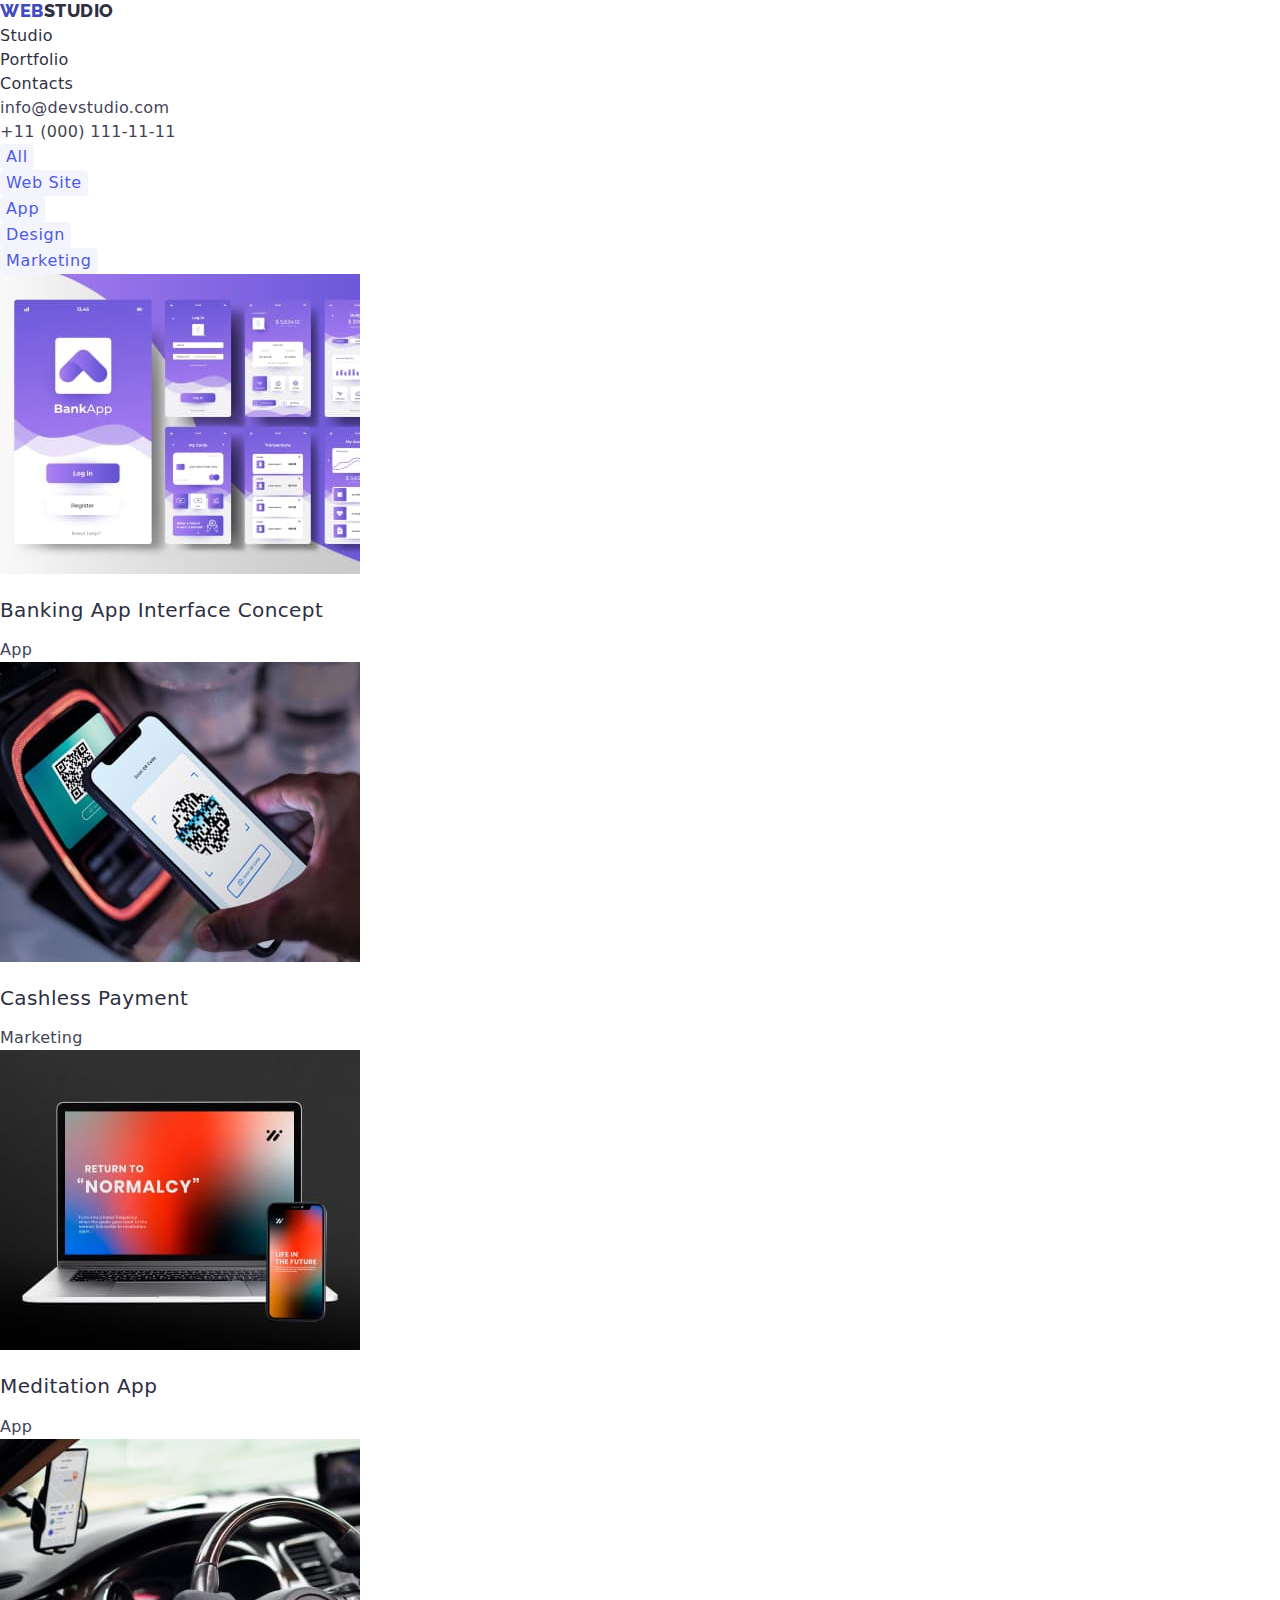
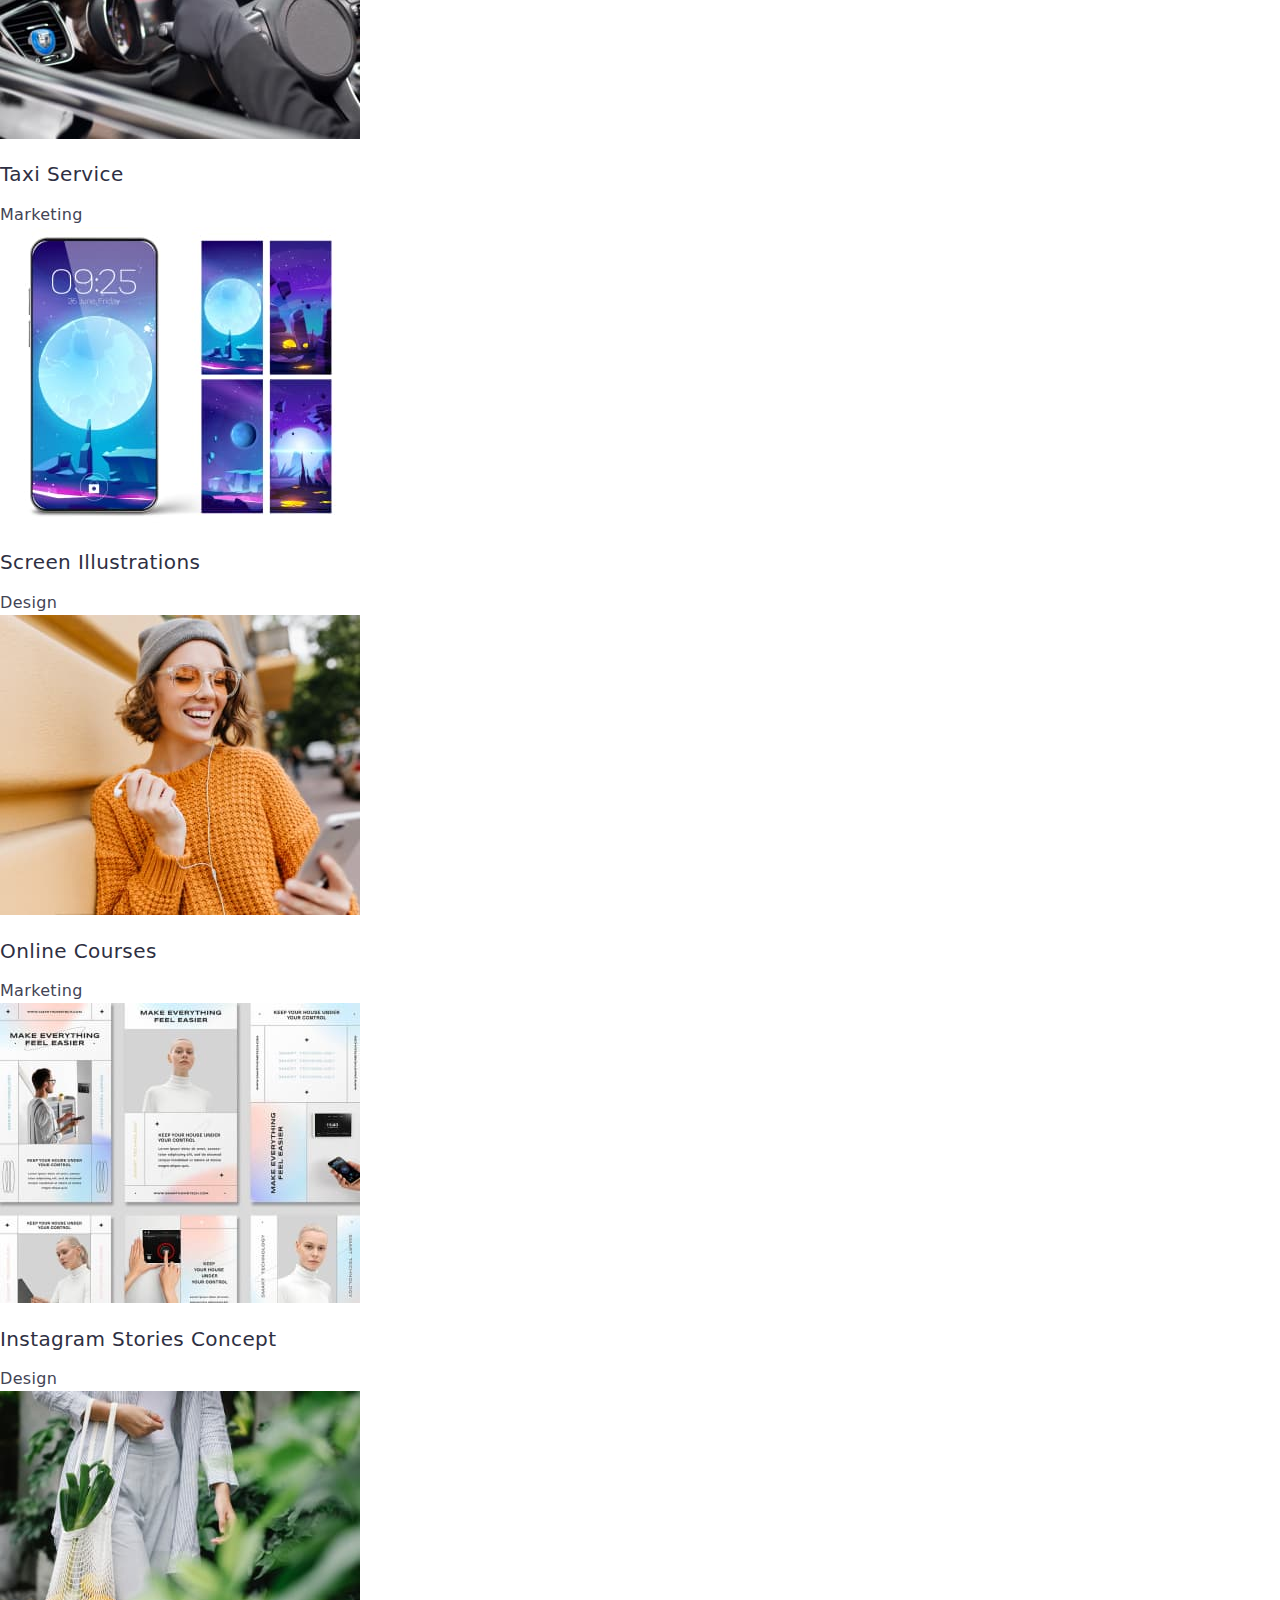
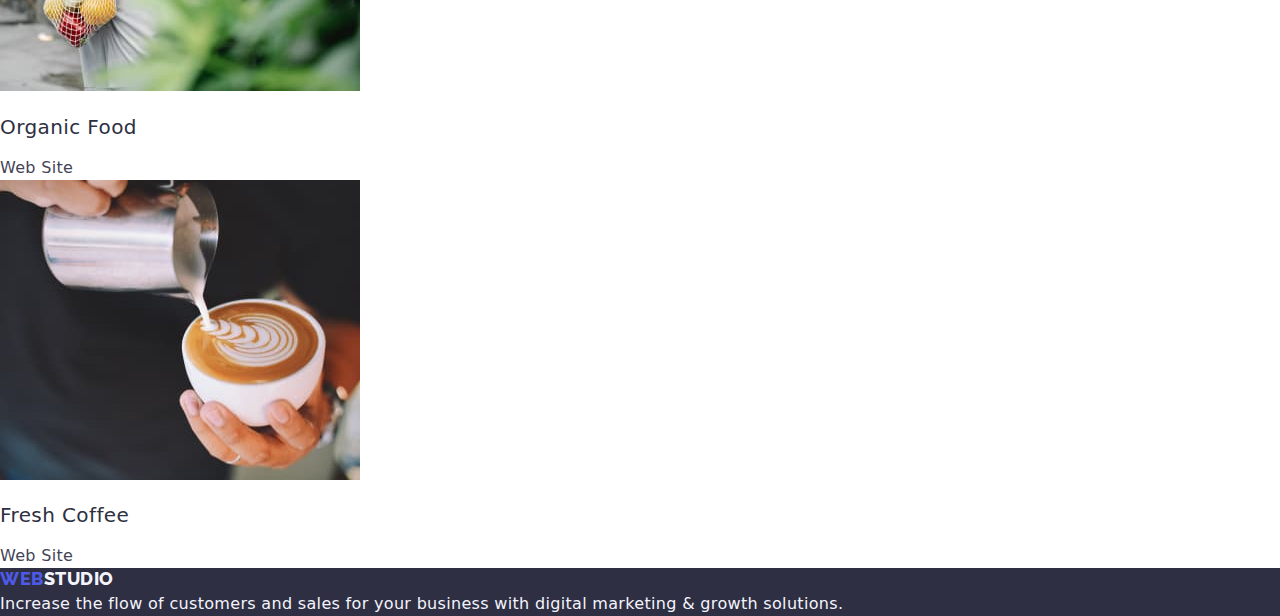
==== portfolio.html @ 2f54b75d "update" ====
<!DOCTYPE html>
<html lang="en">
  <head>
    <meta charset="UTF-8" />
    <meta name="viewport" content="width=device-width, initial-scale=1.0" />
    <title>Portfolio</title>
    <link href="./css/styles.css" rel="stylesheet" />
    <link
      rel="stylesheet"
      href="https://cdnjs.cloudflare.com/ajax/libs/modern-normalize/2.0.0/modern-normalize.min.css"
    />
    <link rel="preconnect" href="https://fonts.googleapis.com" />
    <link rel="preconnect" href="https://fonts.gstatic.com" crossorigin />
    <link
      href="https://fonts.googleapis.com/css2?family=Raleway:wght@800&family=Roboto:wght@400;500;700;900&display=swap"
      rel="stylesheet"
    />
  </head>

  <body>
    <header>
      <nav class="link">
        <a href="./index.html" class="logo-link link"
          >Web<span class="logo-studio">Studio</span></a
        >

        <ul class="list">
          <li><a class="link" href="./index.html">Studio</a></li>
          <li>
            <a class="link" href="./portfolio.html">Portfolio</a>
          </li>
          <li><a class="link" href="">Contacts</a></li>
        </ul>
      </nav>
      <address class="address">
        <ul class="list">
          <li>
            <a href="mailto:info@devstudio.com" class="link-contacts link"
              >info@devstudio.com</a
            >
          </li>
          <li>
            <a href="tel:+110001111111" class="link-contacts link"
              >+11 (000) 111-11-11</a
            >
          </li>
        </ul>
      </address>
    </header>

    <main>
      <section>
        <h1 class="visually-hidden">.</h1>
        <ul class="list">
          <li><button type="button" class="filter-button">All</button></li>
          <li><button type="button" class="filter-button">Web Site</button></li>
          <li><button type="button" class="filter-button">App</button></li>
          <li><button type="button" class="filter-button">Design</button></li>
          <li>
            <button type="button" class="filter-button">Marketing</button>
          </li>
        </ul>
        <ul class="list">
          <li>
            <a class="link" href="#">
              <img
                src="./images/bankingapp.jpg"
                alt="layouts of banking app interface"
                width="360"
                height="300"
              />

              <h2 class="title">Banking App Interface Concept</h2>
              <p class="paragraph">App</p>
            </a>
          </li>

          <li>
            <a class="link">
              <img
                src="./images/cashlesspayment.jpg"
                alt="cashless payment by phone"
                width="360"
                height="300"
              />

              <h2 class="title">Cashless Payment</h2>
              <p class="paragraph">Marketing</p>
            </a>
          </li>
          <li>
            <a class="link">
              <img
                src="./images/imgmeditationapp.jpg"
                alt="laptop and phone with colorful meditation app on it"
                width="360"
                height="300"
              />

              <h2 class="title">Meditation App</h2>
              <p class="paragraph">App</p>
            </a>
          </li>
          <li>
            <a class="link">
              <img
                src="./images/taxiservice.jpg"
                alt="person holding steering wheel on black taxi"
                width="360"
                height="300"
              />

              <h2 class="title">Taxi Service</h2>
              <p class="paragraph">Marketing</p>
            </a>
          </li>
          <li>
            <a class="link">
              <img
                src="./images/screenillustrations.jpg"
                alt="phone with five examples of wallpapers with moon"
                width="360"
                height="300"
              />
              <h2 class="title">Screen Illustrations</h2>
              <p class="paragraph">Design</p>
            </a>
          </li>
          <li>
            <a class="link">
              <img
                src="./images/onlinecourses.jpg"
                alt="smiling women in orange sweater, grey hat and glasses that holding phone"
                width="360"
                height="300"
              />
              <h2 class="title">Online Courses</h2>
              <p class="paragraph">Marketing</p>
            </a>
          </li>

          <li>
            <a class="link">
              <img
                src="./images/instagramstories.jpg"
                alt="samples of Instagram stories concept "
                width="360"
                height="300"
              />
              <h2 class="title">Instagram Stories Concept</h2>
              <p class="paragraph">Design</p>
            </a>
          </li>
          <li>
            <a class="link">
              <img
                src="./images/organicfood.jpg"
                alt="women back from market holding bag with vegetables "
                width="360"
                height="300"
              />
              <h2 class="title">Organic Food</h2>
              <p class="paragraph">Web Site</p>
            </a>
          </li>
          <li>
            <a class="link">
              <img
                src="./images/freshcoffee.jpg"
                alt="barista making latte art"
                width="360"
                height="300"
              />
              <h2 class="title">Fresh Coffee</h2>
              <p class="paragraph">Web Site</p>
            </a>
          </li>
        </ul>
      </section>
    </main>
    <footer class="footer">
      <a href="./index.html" class="logo-link link"
        >Web<span class="logo-studio-footer">Studio</span></a
      >
      <p class="paragraph-footer">
        Increase the flow of customers and sales for your business with digital
        marketing & growth solutions.
      </p>
    </footer>
  </body>
</html>
---- css/styles.css ----
:root {
  --text: #434455;
  --light: #f4f4fd;
  --primary-brand: #4d5ae5;
  --pressed-state: #404bbf;
  --white-background: #fff;
  --dark: #2e2f42;
  --success: #31d0aa;
  --subtle-text: #8e8f99;
  --accent: #e7e9fc;
  --modal-overlay: #2e2f4266;
  --hero-background: #2e2f42b2;
  --modal-background: #fcfcfc;
}

body {
  font-family: "Roboto", sans-serif;
  background-color: var(--white-background);
  color: var(--text);
  font-size: 16px;
  font-weight: 500;
  line-height: 1.5;
  letter-spacing: 0.02em;
}

.list-navigation {
  list-style: none;
  margin: 0;
  padding-left: 0;
}

.list {
  list-style: none;
  margin: 0;
  padding-left: 0;
}
.link {
  text-decoration: none;
  color: var(--dark);
}
.link-contacts {
  font-weight: 400;
  color: var(--text);
}

.link:hover,
.link:focus {
  color: var(--pressed-state);
}
.logo-link {
  font-family: Raleway, sans-serif;
  font-size: 18px;
  color: var(--primary-brand);
  font-weight: 800;
  line-height: 1.17;
  letter-spacing: 0.03em;
  text-transform: uppercase;
  text-decoration: none;
}
.logo-studio {
  color: var(--dark);
}

.logo-studio-footer {
  font-family: Raleway, sans-serif;
  font-size: 18px;
  color: var(--light);
  font-weight: 800;
  line-height: 1.17;
  letter-spacing: 0.03em;
  text-transform: uppercase;
  text-decoration: none;
}
.filter-button {
  background: var(--light);
  color: var(--primary-brand);
  font-weight: 500;
  font-size: 16px;
  line-height: 1.5;
  letter-spacing: 0.04em;
  cursor: pointer;
  font-family: inherit;
  border-radius: 4px;
  border: none;
}
.filter-button-main {
  font-weight: 500;
  font-size: 16px;
  line-height: 1.5;
  letter-spacing: 0.04em;
  background-color: var(--primary-brand);
  color: var(--white-background);
  font-family: "Roboto", sans-serif;
  cursor: pointer;
  display: inline-flex;
  padding: 16px 32px;
  align-items: flex-start;
  gap: 10px;
  border-radius: 4px;
  box-shadow: 0px 4px 4px 0px rgba(0, 0, 0, 0.15);
  border: none;
}

.filter-button:hover,
.filter-button:focus,
.filter-button-main:focus,
.filter-button-main:hover {
  background: var(--pressed-state);
  color: var(--white-background);
}
.footer {
  background-color: var(--dark);
  color: var(--light);
}
.title {
  font-size: 20px;
  font-weight: 500;
  line-height: 1.2;
  letter-spacing: 0.02em;
  color: var(--dark);
}
.paragraph {
  font-weight: 400;
  font-size: 16px;
  color: var(--text);
  margin: 0;
}

.paragraph-footer {
  color: var(--light);
  font-weight: 400;
  margin: 0;
}
.heading {
  font-size: 56px;
  font-weight: 700;
  letter-spacing: 1.12px;
  color: var(--white-background);
  line-height: 1.07;
  text-align: center;
  width: 496px;
}
.heading-third {
  font-size: 20px;
  letter-spacing: 0.02em;
  font-weight: 500;
  line-height: 1.2;
  color: var(--dark);
  margin: 0;
}

.heading-second {
  font-size: 36px;
  line-height: 1.11;
  font-weight: 700;
  letter-spacing: 0.02em;
  text-transform: capitalize;
  text-align: center;
  color: var(--dark);
  margin: 0;
}
.section {
  padding-block: 120px;
}
.section-team {
  background-color: var(--light);
}
.section-heading {
  background-color: var(--dark);
}
.team {
  background-color: var(--white-background);
  border-radius: 0px 0px 4px 4px;
  width: calc((100%-72px) / 4);
}
.address {
  font-style: normal;
}
.conteiner {
  max-width: 1158px;
  padding: 15px;
  margin: auto;
}
.header {
  display: inline-flex;
  align-items: center;
  justify-content: space-between;
}
.heading-flex {
  display: flex;
  align-items: center;
}
.img {
  display: block;
  max-width: 100%;
  height: auto;
}
.visually-hidden {
  position: absolute;
  width: 1px;
  height: 1px;
  margin: -1px;
  border: 0;
  padding: 0;
  white-space: nowrap;
  clip-path: inset(100%);
  clip: rect(0 0 0 0);
  overflow: hidden;
}
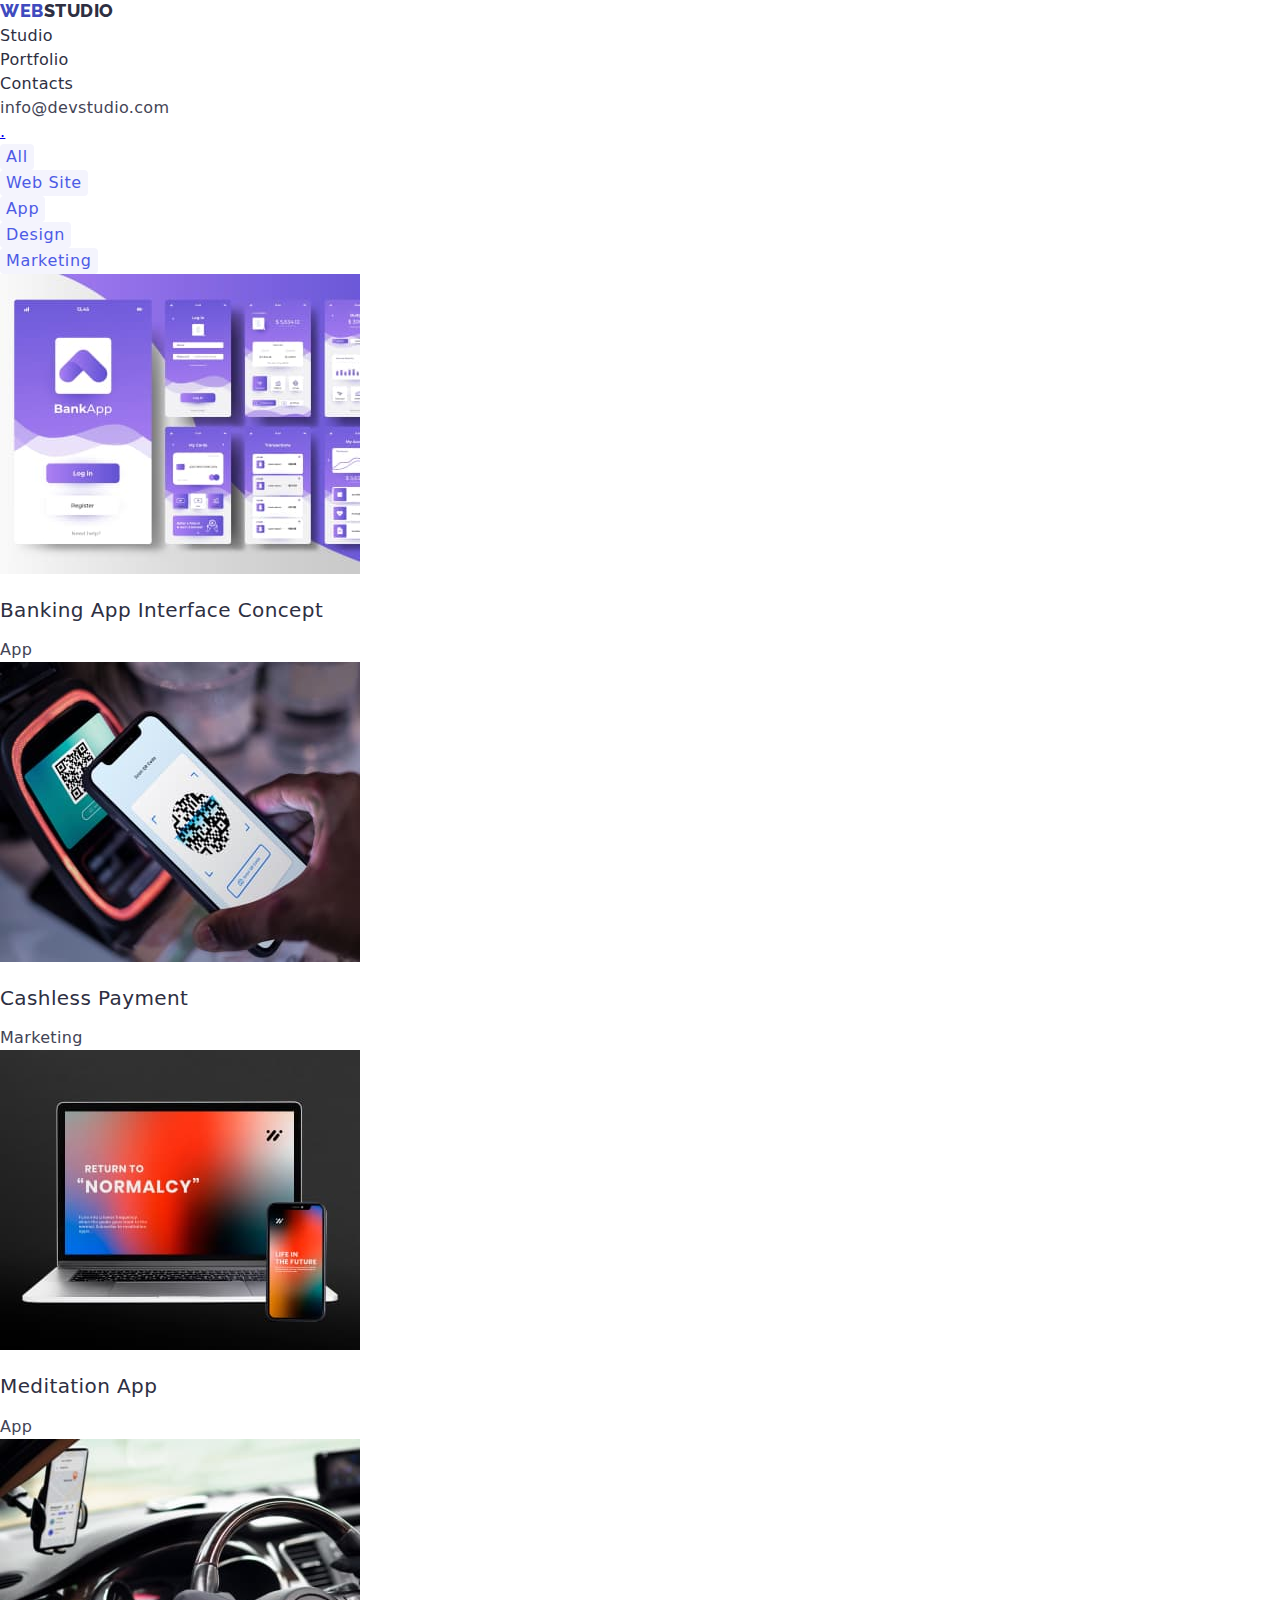
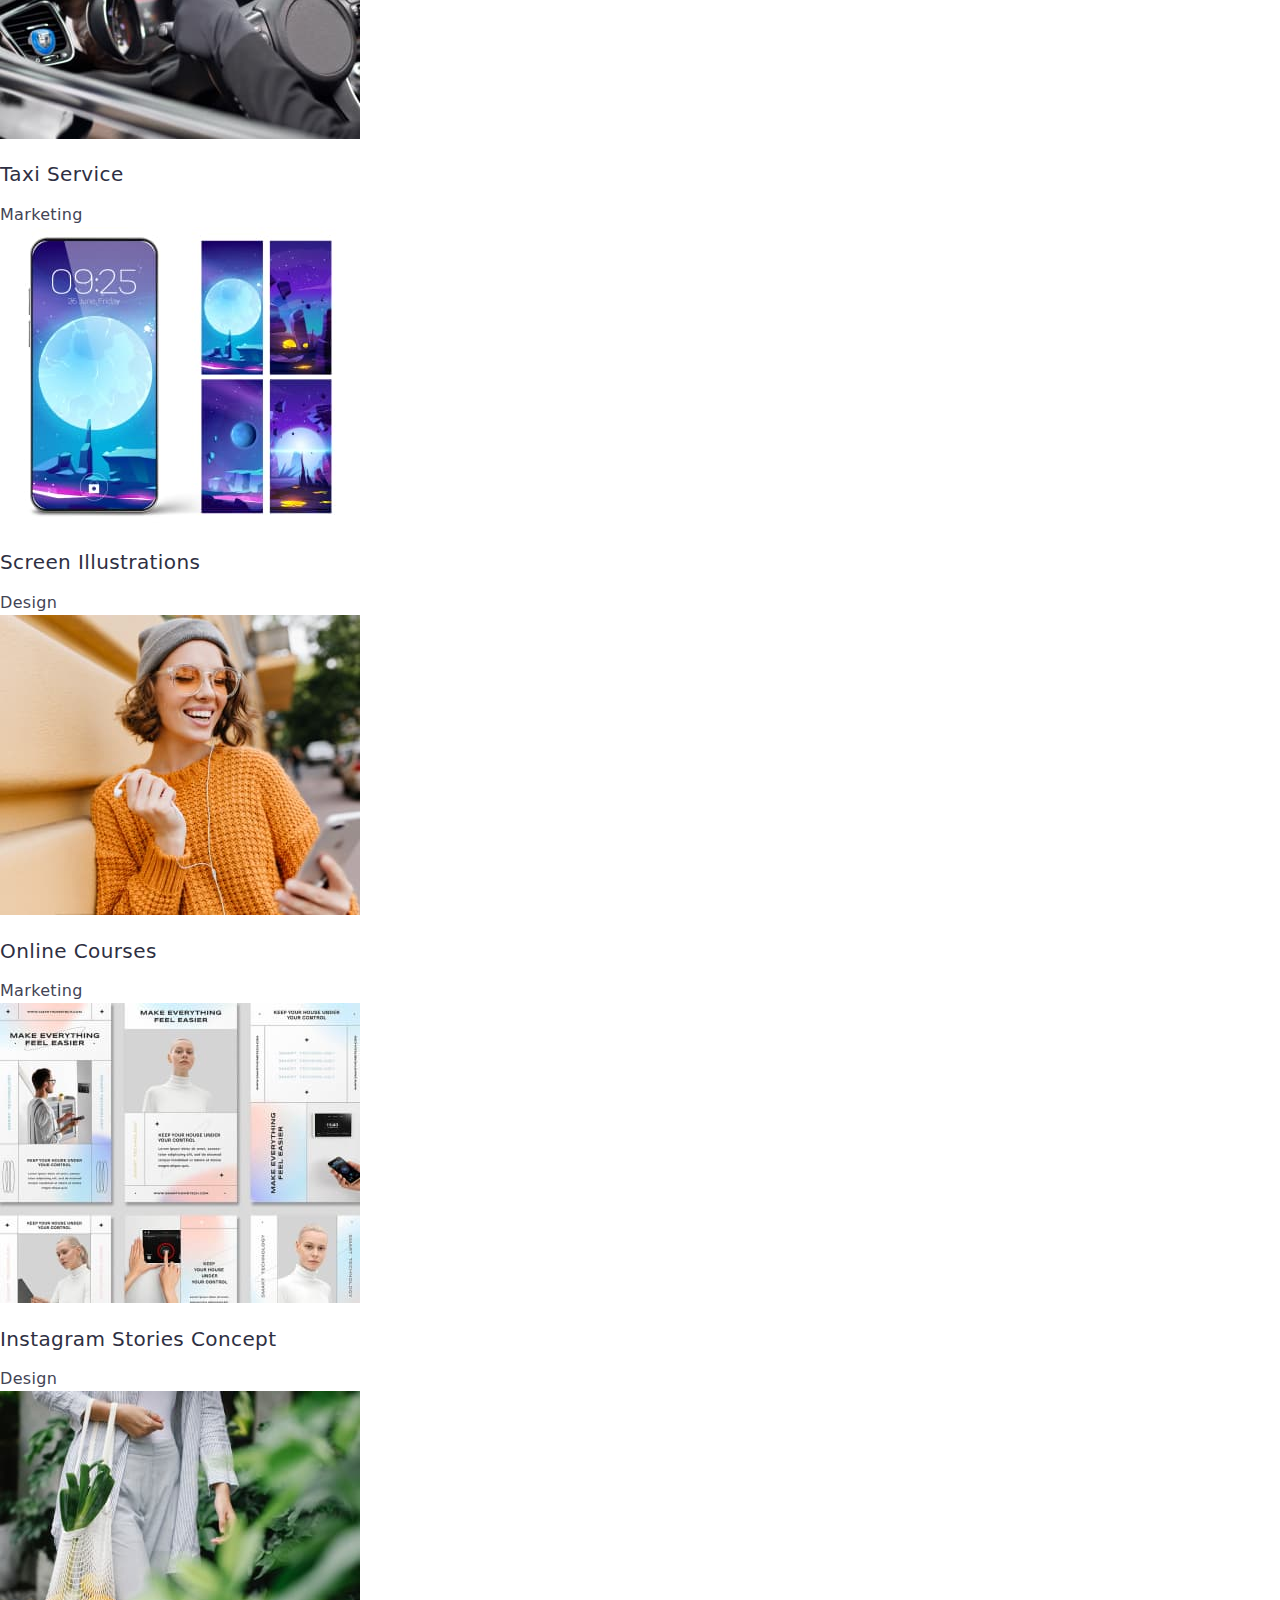
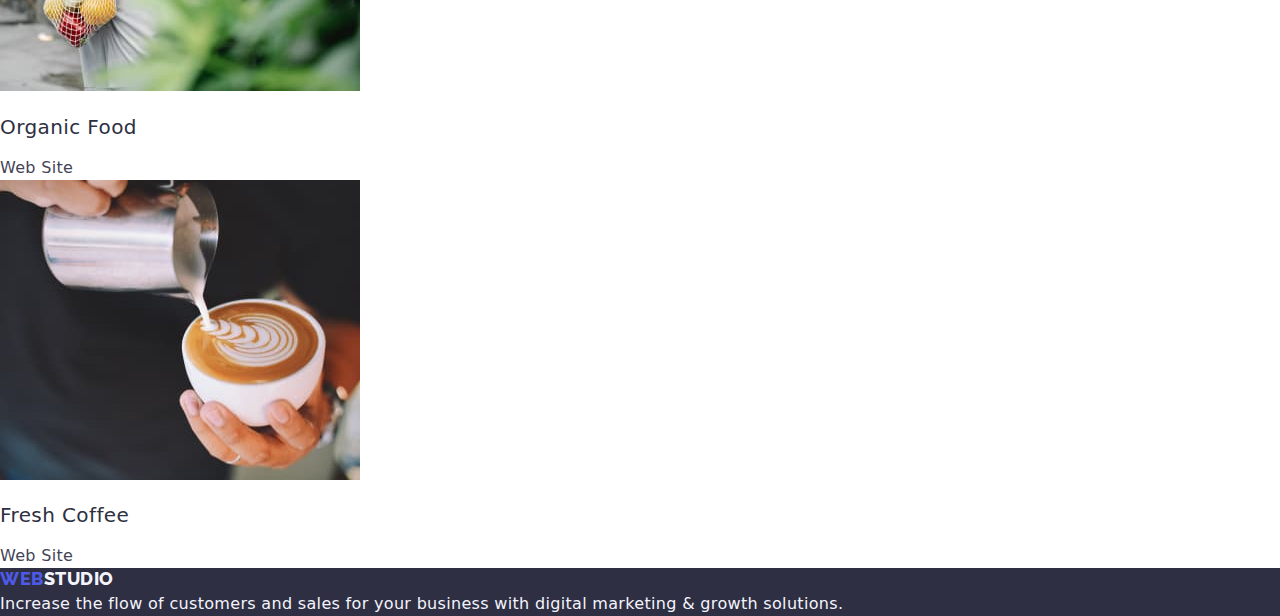
==== commit cbb10bf3: "update" ====
--- a/portfolio.html
+++ b/portfolio.html
@@ -40,8 +40,7 @@
             >
           </li>
           <li>
-            <a href="tel:+110001111111" class="link-contacts link"
-              >+11 (000) 111-11-11</a
+            <a href="tel:+1ż1-11-11</a
             >
           </li>
         </ul>
--- a/css/styles.css
+++ b/css/styles.css
@@ -27,6 +27,9 @@
   list-style: none;
   margin: 0;
   padding-left: 0;
+  display: flex;
+  gap: 40px;
+  justify-content: flex-start;
 }
 
 .list {
@@ -56,6 +59,7 @@
   letter-spacing: 0.03em;
   text-transform: uppercase;
   text-decoration: none;
+  margin-right: 76px;
 }
 .logo-studio {
   color: var(--dark);
@@ -92,13 +96,14 @@
   color: var(--white-background);
   font-family: "Roboto", sans-serif;
   cursor: pointer;
-  display: inline-flex;
+  display: block;
   padding: 16px 32px;
   align-items: flex-start;
   gap: 10px;
   border-radius: 4px;
   box-shadow: 0px 4px 4px 0px rgba(0, 0, 0, 0.15);
   border: none;
+  min-width: 169px;
 }
 
 .filter-button:hover,
@@ -167,6 +172,7 @@
 }
 .section-heading {
   background-color: var(--dark);
+  padding: 188px 0;
 }
 .team {
   background-color: var(--white-background);
@@ -176,19 +182,21 @@
 .address {
   font-style: normal;
 }
-.conteiner {
-  max-width: 1158px;
-  padding: 15px;
+.container {
+  width: 1158px;
+  padding: 0 15px 0 15px;
   margin: auto;
 }
 .header {
-  display: inline-flex;
+  display: flex;
   align-items: center;
-  justify-content: space-between;
+
+  border-bottom: 1px solid var(--accent);
 }
 .heading-flex {
   display: flex;
-  align-items: center;
+  justify-content: center;
+  max-width: 496px;
 }
 .img {
   display: block;
@@ -207,3 +215,23 @@
   clip: rect(0 0 0 0);
   overflow: hidden;
 }
+.navigation {
+  display: flex;
+  justify-content: flex-start;
+  align-items: center;
+}
+.link-menu {
+  padding: 24px 0 24px 0;
+}
+.list-address {
+  display: flex;
+  gap: 40px;
+  justify-content: flex-end;
+  padding: 24px 0px 24px 0px;
+}
+.header-flex {
+  padding: 24 px;
+}
+.section-feature {
+  padding: 120px 0;
+}
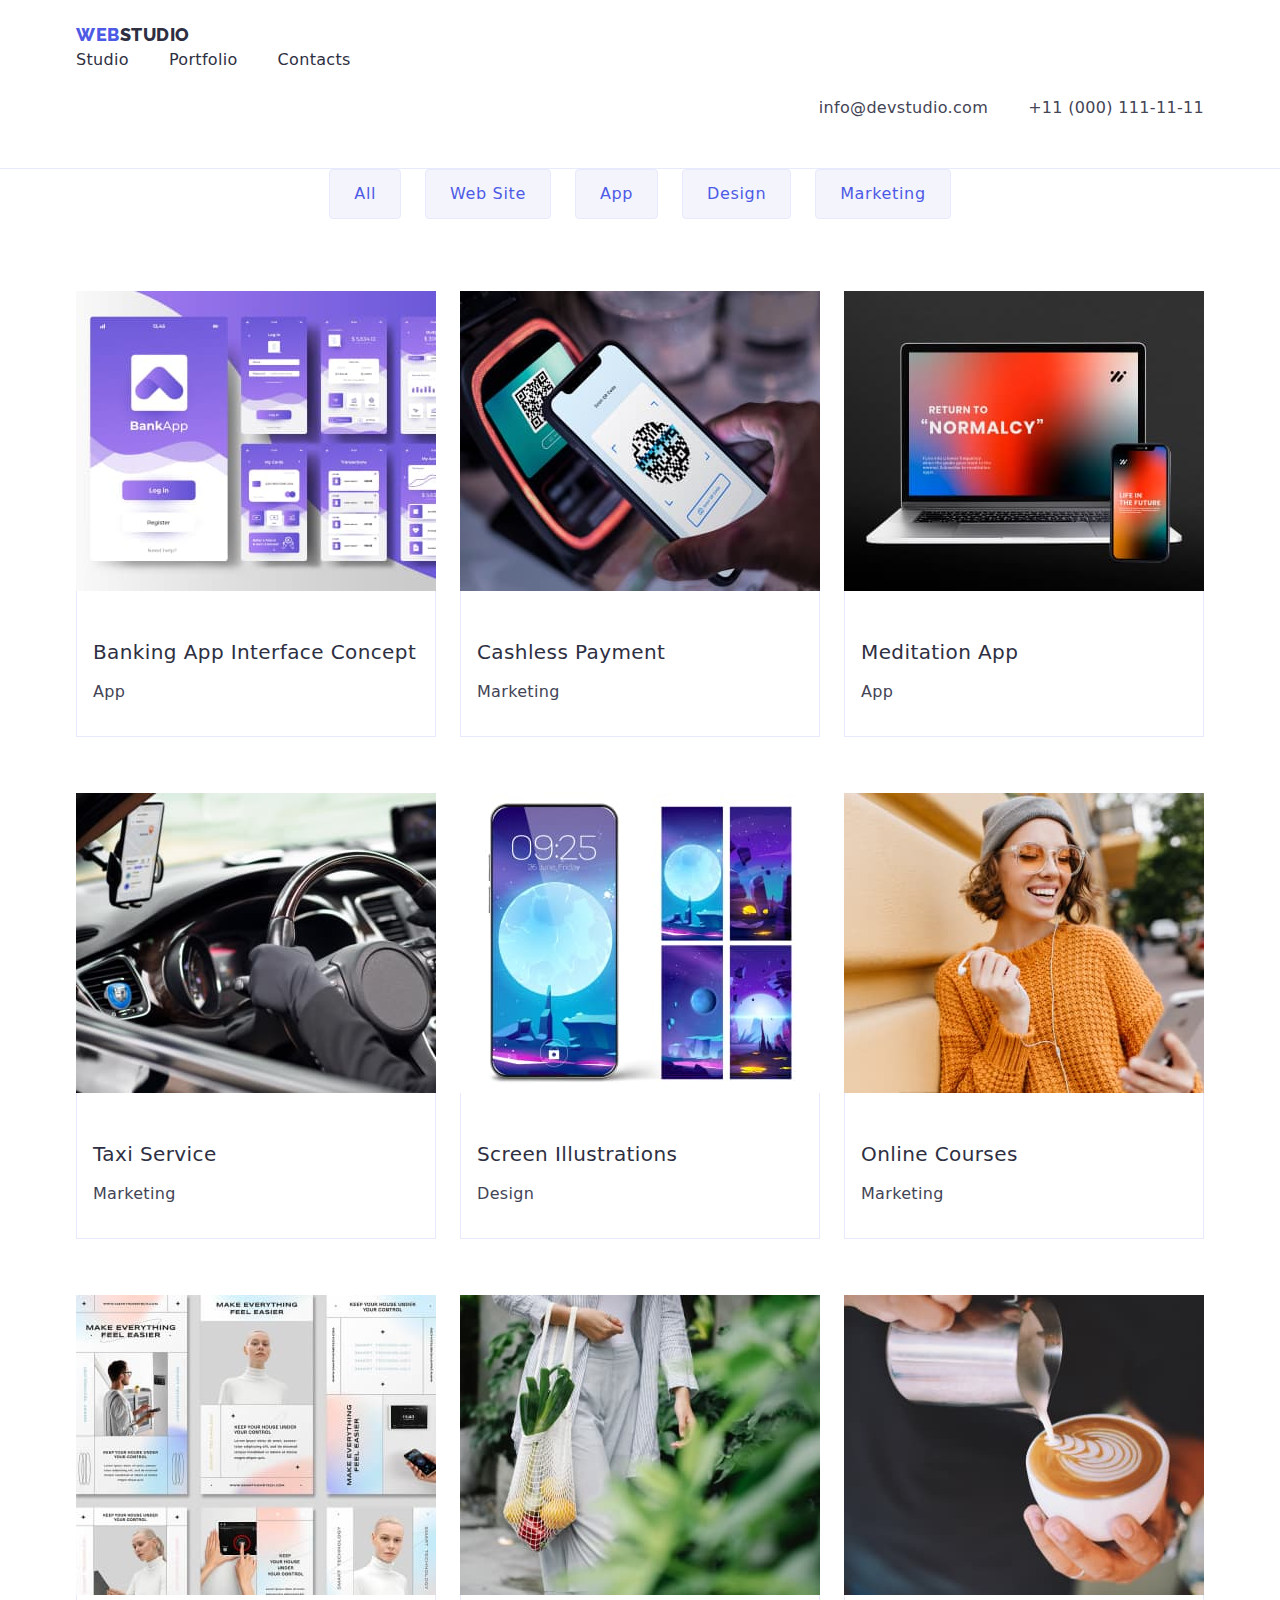
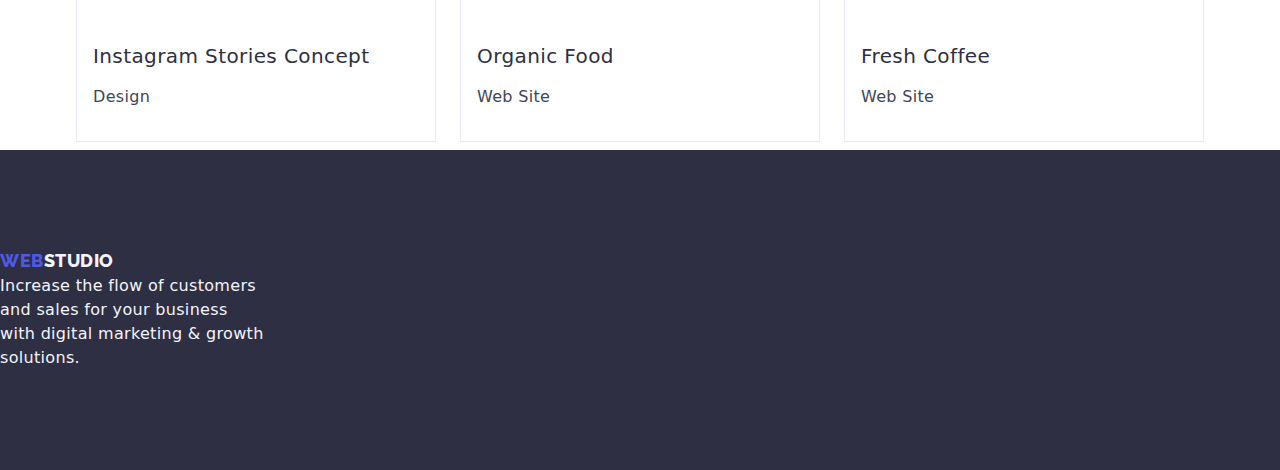
==== commit 9c7b3882: "update" ====
--- a/portfolio.html
+++ b/portfolio.html
@@ -18,163 +18,209 @@
   </head>
 
   <body>
-    <header>
-      <nav class="link">
-        <a href="./index.html" class="logo-link link"
-          >Web<span class="logo-studio">Studio</span></a
-        >
-
-        <ul class="list">
-          <li><a class="link" href="./index.html">Studio</a></li>
-          <li>
-            <a class="link" href="./portfolio.html">Portfolio</a>
-          </li>
-          <li><a class="link" href="">Contacts</a></li>
-        </ul>
-      </nav>
-      <address class="address">
-        <ul class="list">
-          <li>
-            <a href="mailto:info@devstudio.com" class="link-contacts link"
-              >info@devstudio.com</a
-            >
-          </li>
-          <li>
-            <a href="tel:+1ż1-11-11</a
-            >
-          </li>
-        </ul>
-      </address>
+    <header class="header">
+      <div class="container header-flex">
+        <nav class="link">
+          <a href="./index.html" class="logo-link link"
+            >Web<span class="logo-studio">Studio</span></a
+          >
+
+          <ul class="list-navigation">
+            <li><a class="link" href="./index.html">Studio</a></li>
+            <li>
+              <a class="link link-menu" href="./portfolio.html">Portfolio</a>
+            </li>
+            <li><a class="link link-menu" href="">Contacts</a></li>
+          </ul>
+        </nav>
+        <address class="address header-flex">
+          <ul class="list list-address">
+            <li>
+              <a href="mailto:info@devstudio.com" class="link-contacts link"
+                >info@devstudio.com</a
+              >
+            </li>
+            <li>
+              <a href="tel:+110001111111" class="link-contacts link"
+                >+11 (000) 111-11-11</a
+              >
+            </li>
+          </ul>
+        </address>
+      </div>
     </header>
 
     <main>
       <section>
-        <h1 class="visually-hidden">.</h1>
-        <ul class="list">
-          <li><button type="button" class="filter-button">All</button></li>
-          <li><button type="button" class="filter-button">Web Site</button></li>
-          <li><button type="button" class="filter-button">App</button></li>
-          <li><button type="button" class="filter-button">Design</button></li>
-          <li>
-            <button type="button" class="filter-button">Marketing</button>
-          </li>
-        </ul>
-        <ul class="list">
-          <li>
-            <a class="link" href="#">
-              <img
-                src="./images/bankingapp.jpg"
-                alt="layouts of banking app interface"
-                width="360"
-                height="300"
-              />
-
-              <h2 class="title">Banking App Interface Concept</h2>
-              <p class="paragraph">App</p>
-            </a>
-          </li>
-
-          <li>
-            <a class="link">
-              <img
-                src="./images/cashlesspayment.jpg"
-                alt="cashless payment by phone"
-                width="360"
-                height="300"
-              />
-
-              <h2 class="title">Cashless Payment</h2>
-              <p class="paragraph">Marketing</p>
-            </a>
-          </li>
-          <li>
-            <a class="link">
-              <img
-                src="./images/imgmeditationapp.jpg"
-                alt="laptop and phone with colorful meditation app on it"
-                width="360"
-                height="300"
-              />
-
-              <h2 class="title">Meditation App</h2>
-              <p class="paragraph">App</p>
-            </a>
-          </li>
-          <li>
-            <a class="link">
-              <img
-                src="./images/taxiservice.jpg"
-                alt="person holding steering wheel on black taxi"
-                width="360"
-                height="300"
-              />
-
-              <h2 class="title">Taxi Service</h2>
-              <p class="paragraph">Marketing</p>
-            </a>
-          </li>
-          <li>
-            <a class="link">
-              <img
-                src="./images/screenillustrations.jpg"
-                alt="phone with five examples of wallpapers with moon"
-                width="360"
-                height="300"
-              />
-              <h2 class="title">Screen Illustrations</h2>
-              <p class="paragraph">Design</p>
-            </a>
-          </li>
-          <li>
-            <a class="link">
-              <img
-                src="./images/onlinecourses.jpg"
-                alt="smiling women in orange sweater, grey hat and glasses that holding phone"
-                width="360"
-                height="300"
-              />
-              <h2 class="title">Online Courses</h2>
-              <p class="paragraph">Marketing</p>
-            </a>
-          </li>
-
-          <li>
-            <a class="link">
-              <img
-                src="./images/instagramstories.jpg"
-                alt="samples of Instagram stories concept "
-                width="360"
-                height="300"
-              />
-              <h2 class="title">Instagram Stories Concept</h2>
-              <p class="paragraph">Design</p>
-            </a>
-          </li>
-          <li>
-            <a class="link">
-              <img
-                src="./images/organicfood.jpg"
-                alt="women back from market holding bag with vegetables "
-                width="360"
-                height="300"
-              />
-              <h2 class="title">Organic Food</h2>
-              <p class="paragraph">Web Site</p>
-            </a>
-          </li>
-          <li>
-            <a class="link">
-              <img
-                src="./images/freshcoffee.jpg"
-                alt="barista making latte art"
-                width="360"
-                height="300"
-              />
-              <h2 class="title">Fresh Coffee</h2>
-              <p class="paragraph">Web Site</p>
-            </a>
-          </li>
-        </ul>
+        <div class="container">
+          <h1 class="visually-hidden">.</h1>
+          <ul class="list portfolio-menu">
+            <li>
+              <button type="button" class="filter-button portfolio-button">
+                All
+              </button>
+            </li>
+            <li>
+              <button type="button" class="filter-button portfolio-button">
+                Web Site
+              </button>
+            </li>
+            <li>
+              <button type="button" class="filter-button portfolio-button">
+                App
+              </button>
+            </li>
+            <li>
+              <button type="button" class="filter-button portfolio-button">
+                Design
+              </button>
+            </li>
+            <li>
+              <button type="button" class="filter-button portfolio-button">
+                Marketing
+              </button>
+            </li>
+          </ul>
+          <ul class="list portfolio-images">
+            <li class="portfolio-img">
+              <a class="link" href="#">
+                <img
+                  class="img"
+                  src="./images/bankingapp.jpg"
+                  alt="layouts of banking app interface"
+                  width="360"
+                  height="300"
+                />
+                <div class="name-category">
+                  <h2 class="title">Banking App Interface Concept</h2>
+                  <p class="paragraph">App</p>
+                </div>
+              </a>
+            </li>
+
+            <li>
+              <a class="link">
+                <img
+                  class="img"
+                  src="./images/cashlesspayment.jpg"
+                  alt="cashless payment by phone"
+                  width="360"
+                  height="300"
+                />
+                <div class="name-category">
+                  <h2 class="title">Cashless Payment</h2>
+                  <p class="paragraph">Marketing</p>
+                </div>
+              </a>
+            </li>
+            <li>
+              <a class="link">
+                <img
+                  class="img"
+                  src="./images/imgmeditationapp.jpg"
+                  alt="laptop and phone with colorful meditation app on it"
+                  width="360"
+                  height="300"
+                />
+                <div class="name-category">
+                  <h2 class="title">Meditation App</h2>
+                  <p class="paragraph">App</p>
+                </div>
+              </a>
+            </li>
+            <li>
+              <a class="link">
+                <img
+                  class="img"
+                  src="./images/taxiservice.jpg"
+                  alt="person holding steering wheel on black taxi"
+                  width="360"
+                  height="300"
+                />
+                <div class="name-category">
+                  <h2 class="title">Taxi Service</h2>
+                  <p class="paragraph">Marketing</p>
+                </div>
+              </a>
+            </li>
+            <li>
+              <a class="link">
+                <img
+                  class="img"
+                  src="./images/screenillustrations.jpg"
+                  alt="phone with five examples of wallpapers with moon"
+                  width="360"
+                  height="300"
+                />
+                <div class="name-category">
+                  <h2 class="title">Screen Illustrations</h2>
+                  <p class="paragraph">Design</p>
+                </div>
+              </a>
+            </li>
+            <li>
+              <a class="link">
+                <img
+                  class="img"
+                  src="./images/onlinecourses.jpg"
+                  alt="smiling women in orange sweater, grey hat and glasses that holding phone"
+                  width="360"
+                  height="300"
+                />
+                <div class="name-category">
+                  <h2 class="title">Online Courses</h2>
+                  <p class="paragraph">Marketing</p>
+                </div>
+              </a>
+            </li>
+
+            <li>
+              <a class="link">
+                <img
+                  class="img"
+                  src="./images/instagramstories.jpg"
+                  alt="samples of Instagram stories concept "
+                  width="360"
+                  height="300"
+                />
+                <div class="name-category">
+                  <h2 class="title">Instagram Stories Concept</h2>
+                  <p class="paragraph">Design</p>
+                </div>
+              </a>
+            </li>
+            <li>
+              <a class="link">
+                <img
+                  class="img"
+                  src="./images/organicfood.jpg"
+                  alt="women back from market holding bag with vegetables "
+                  width="360"
+                  height="300"
+                />
+                <div class="name-category">
+                  <h2 class="title">Organic Food</h2>
+                  <p class="paragraph">Web Site</p>
+                </div>
+              </a>
+            </li>
+            <li>
+              <a class="link">
+                <img
+                  class="img"
+                  src="./images/freshcoffee.jpg"
+                  alt="barista making latte art"
+                  width="360"
+                  height="300"
+                />
+                <div class="name-category">
+                  <h2 class="title">Fresh Coffee</h2>
+                  <p class="paragraph">Web Site</p>
+                </div>
+              </a>
+            </li>
+          </ul>
+        </div>
       </section>
     </main>
     <footer class="footer">
--- a/css/styles.css
+++ b/css/styles.css
@@ -112,10 +112,12 @@
 .filter-button-main:hover {
   background: var(--pressed-state);
   color: var(--white-background);
+  border: 1px solid transparent;
 }
 .footer {
   background-color: var(--dark);
   color: var(--light);
+  padding: 100px 0;
 }
 .title {
   font-size: 20px;
@@ -135,6 +137,7 @@
   color: var(--light);
   font-weight: 400;
   margin: 0;
+  max-width: 264px;
 }
 .heading {
   font-size: 56px;
@@ -162,13 +165,14 @@
   text-transform: capitalize;
   text-align: center;
   color: var(--dark);
-  margin: 0;
+  margin-bottom: 72px;
 }
 .section {
-  padding-block: 120px;
+  padding: 120px;
 }
 .section-team {
   background-color: var(--light);
+  padding: 120 px 0;
 }
 .section-heading {
   background-color: var(--dark);
@@ -189,8 +193,8 @@
 }
 .header {
   display: flex;
-  align-items: center;
-
+  justify-content: space-between;
+  padding: 24px 0;
   border-bottom: 1px solid var(--accent);
 }
 .heading-flex {
@@ -217,8 +221,6 @@
 }
 .navigation {
   display: flex;
-  justify-content: flex-start;
-  align-items: center;
 }
 .link-menu {
   padding: 24px 0 24px 0;
@@ -235,3 +237,75 @@
 .section-feature {
   padding: 120px 0;
 }
+.list-feature {
+  display: flex;
+  gap: 24 px;
+}
+.list-feature-first {
+  width: calc((100% - 72px) / 4);
+}
+.heading-third-feature {
+  margin-bottom: 8px;
+}
+.heading-second-lists {
+  display: flex;
+  gap: 24px;
+}
+.heading-second-li {
+  width: calc((100% - 48px) / 3);
+}
+.heading-second-team {
+  margin-bottom: 72px;
+}
+.list-team {
+  display: flex;
+  gap: 24px;
+}
+.team-width {
+  width: calc((100% - 72px) / 4);
+}
+.name-position {
+  padding: 32px 0px;
+}
+.name {
+  text-align: center;
+  margin-bottom: 8px;
+}
+.position {
+  text-align: center;
+}
+.link-footer {
+  display: inline-block;
+  margin-bottom: 16px;
+}
+.section-portfolio {
+  padding-top: 96px;
+  padding-bottom: 120px;
+}
+.portfolio-menu {
+  display: flex;
+  justify-content: center;
+  gap: 24px;
+  margin-bottom: 72px;
+}
+.portfolio-button {
+  padding: 12px 24px;
+  border: 1px solid var(--accent);
+  border-radius: 4px;
+}
+.portfolio-images {
+  display: flex;
+  flex-wrap: wrap;
+  column-gap: 24px;
+  row-gap: 48px;
+}
+
+.portfolio-img {
+  width: calc((100% - 48px) / 3);
+}
+.name-category {
+  padding: 32px 16px;
+  border: 1px solid var(--accent);
+  border-top: none;
+  margin-bottom: 8px;
+}
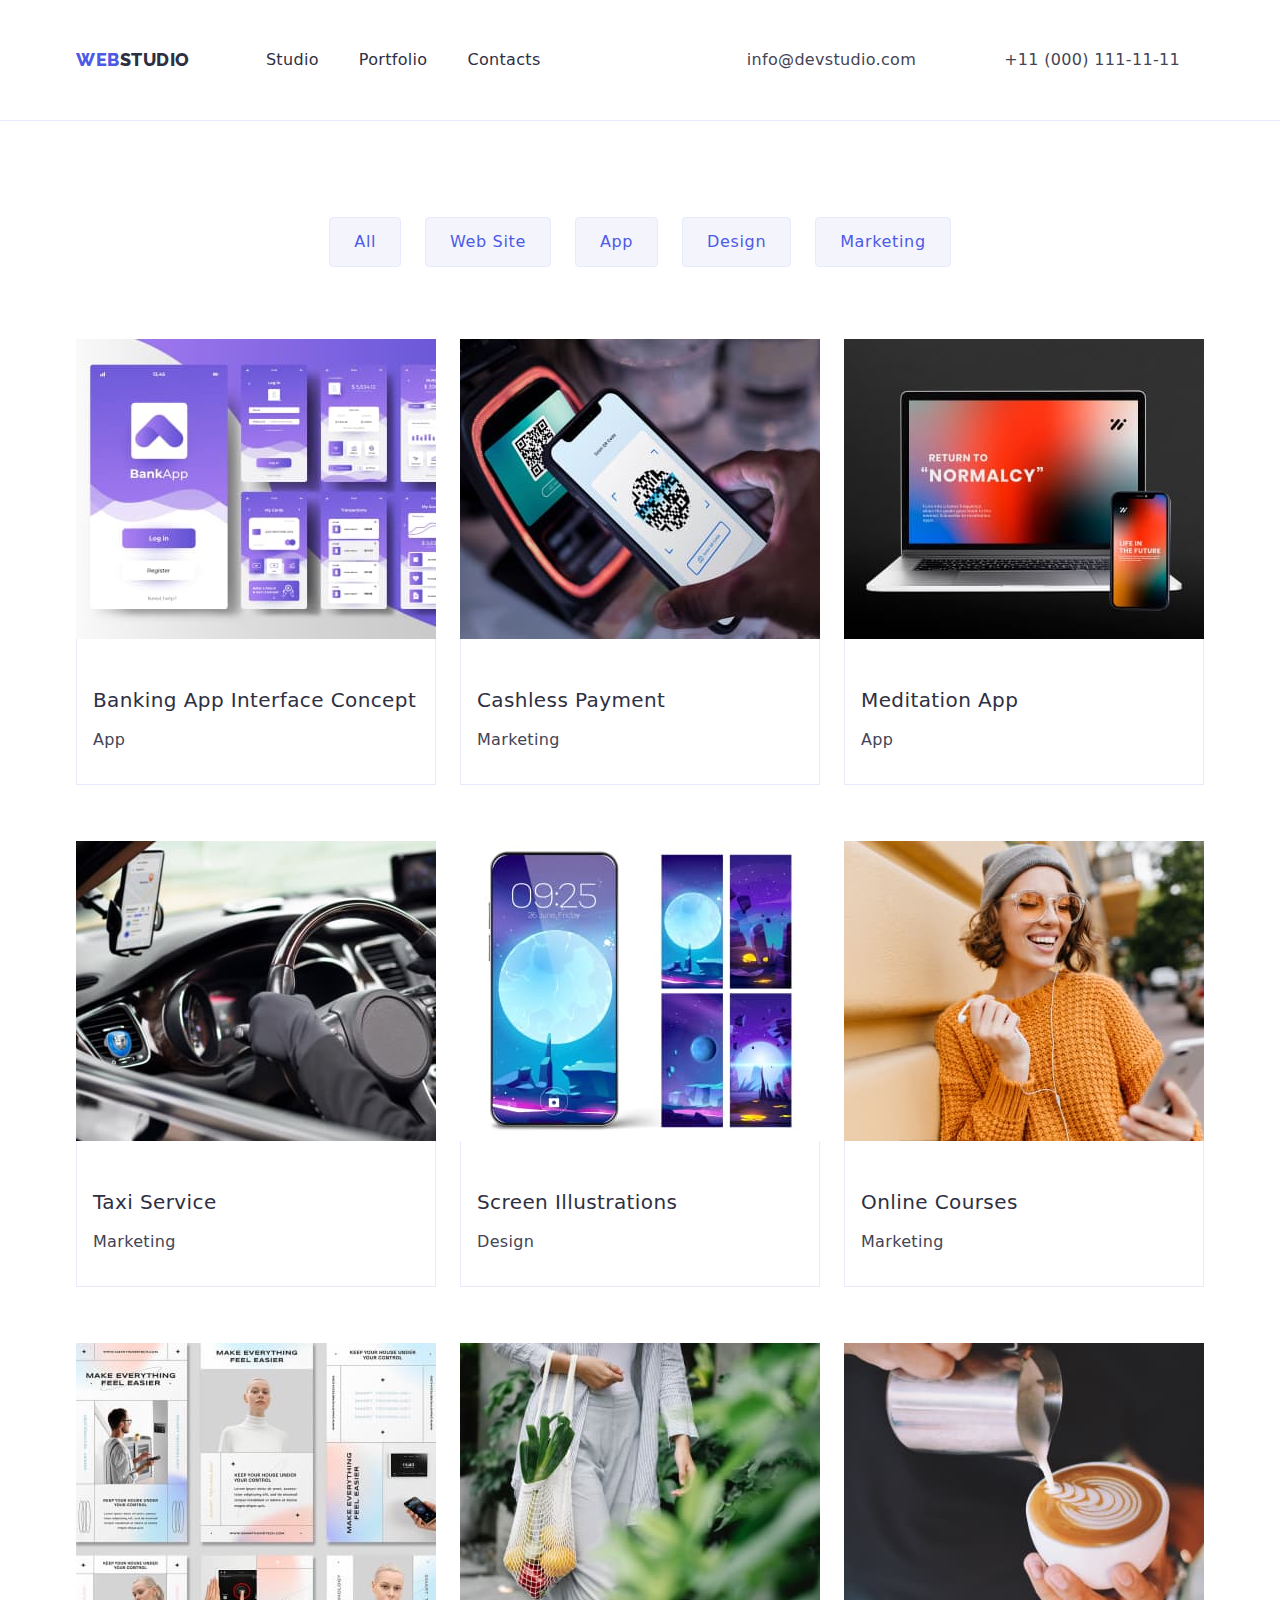
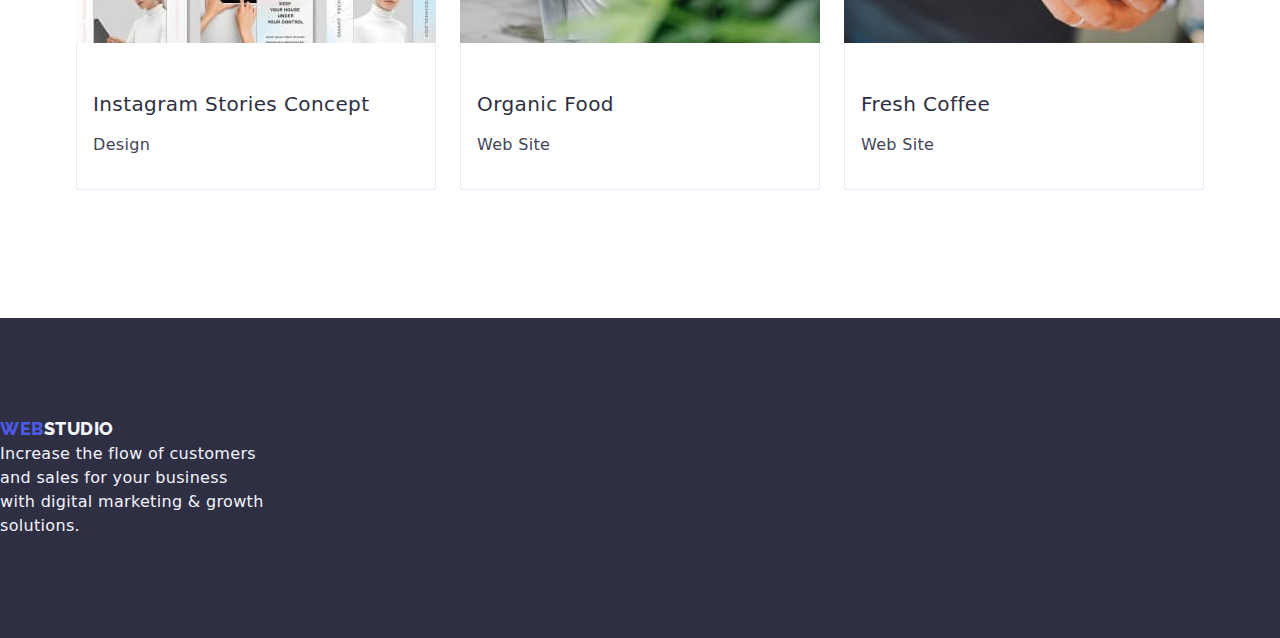
==== commit a3f51304: "update" ====
--- a/portfolio.html
+++ b/portfolio.html
@@ -20,13 +20,13 @@
   <body>
     <header class="header">
       <div class="container header-flex">
-        <nav class="link">
+        <nav class="navigation">
           <a href="./index.html" class="logo-link link"
             >Web<span class="logo-studio">Studio</span></a
           >
 
           <ul class="list-navigation">
-            <li><a class="link" href="./index.html">Studio</a></li>
+            <li><a class="link link-menu" href="./index.html">Studio</a></li>
             <li>
               <a class="link link-menu" href="./portfolio.html">Portfolio</a>
             </li>
@@ -51,7 +51,7 @@
     </header>
 
     <main>
-      <section>
+      <section class="section-portfolio">
         <div class="container">
           <h1 class="visually-hidden">.</h1>
           <ul class="list portfolio-menu">
--- a/css/styles.css
+++ b/css/styles.css
@@ -29,7 +29,6 @@
   padding-left: 0;
   display: flex;
   gap: 40px;
-  justify-content: flex-start;
 }
 
 .list {
@@ -44,6 +43,8 @@
 .link-contacts {
   font-weight: 400;
   color: var(--text);
+  display: inline-block;
+  padding: 24px;
 }
 
 .link:hover,
@@ -192,9 +193,6 @@
   margin: auto;
 }
 .header {
-  display: flex;
-  justify-content: space-between;
-  padding: 24px 0;
   border-bottom: 1px solid var(--accent);
 }
 .heading-flex {
@@ -221,9 +219,11 @@
 }
 .navigation {
   display: flex;
+  align-items: center;
 }
 .link-menu {
   padding: 24px 0 24px 0;
+  display: inline-block;
 }
 .list-address {
   display: flex;
@@ -232,7 +232,8 @@
   padding: 24px 0px 24px 0px;
 }
 .header-flex {
-  padding: 24 px;
+  display: flex;
+  justify-content: space-between;
 }
 .section-feature {
   padding: 120px 0;
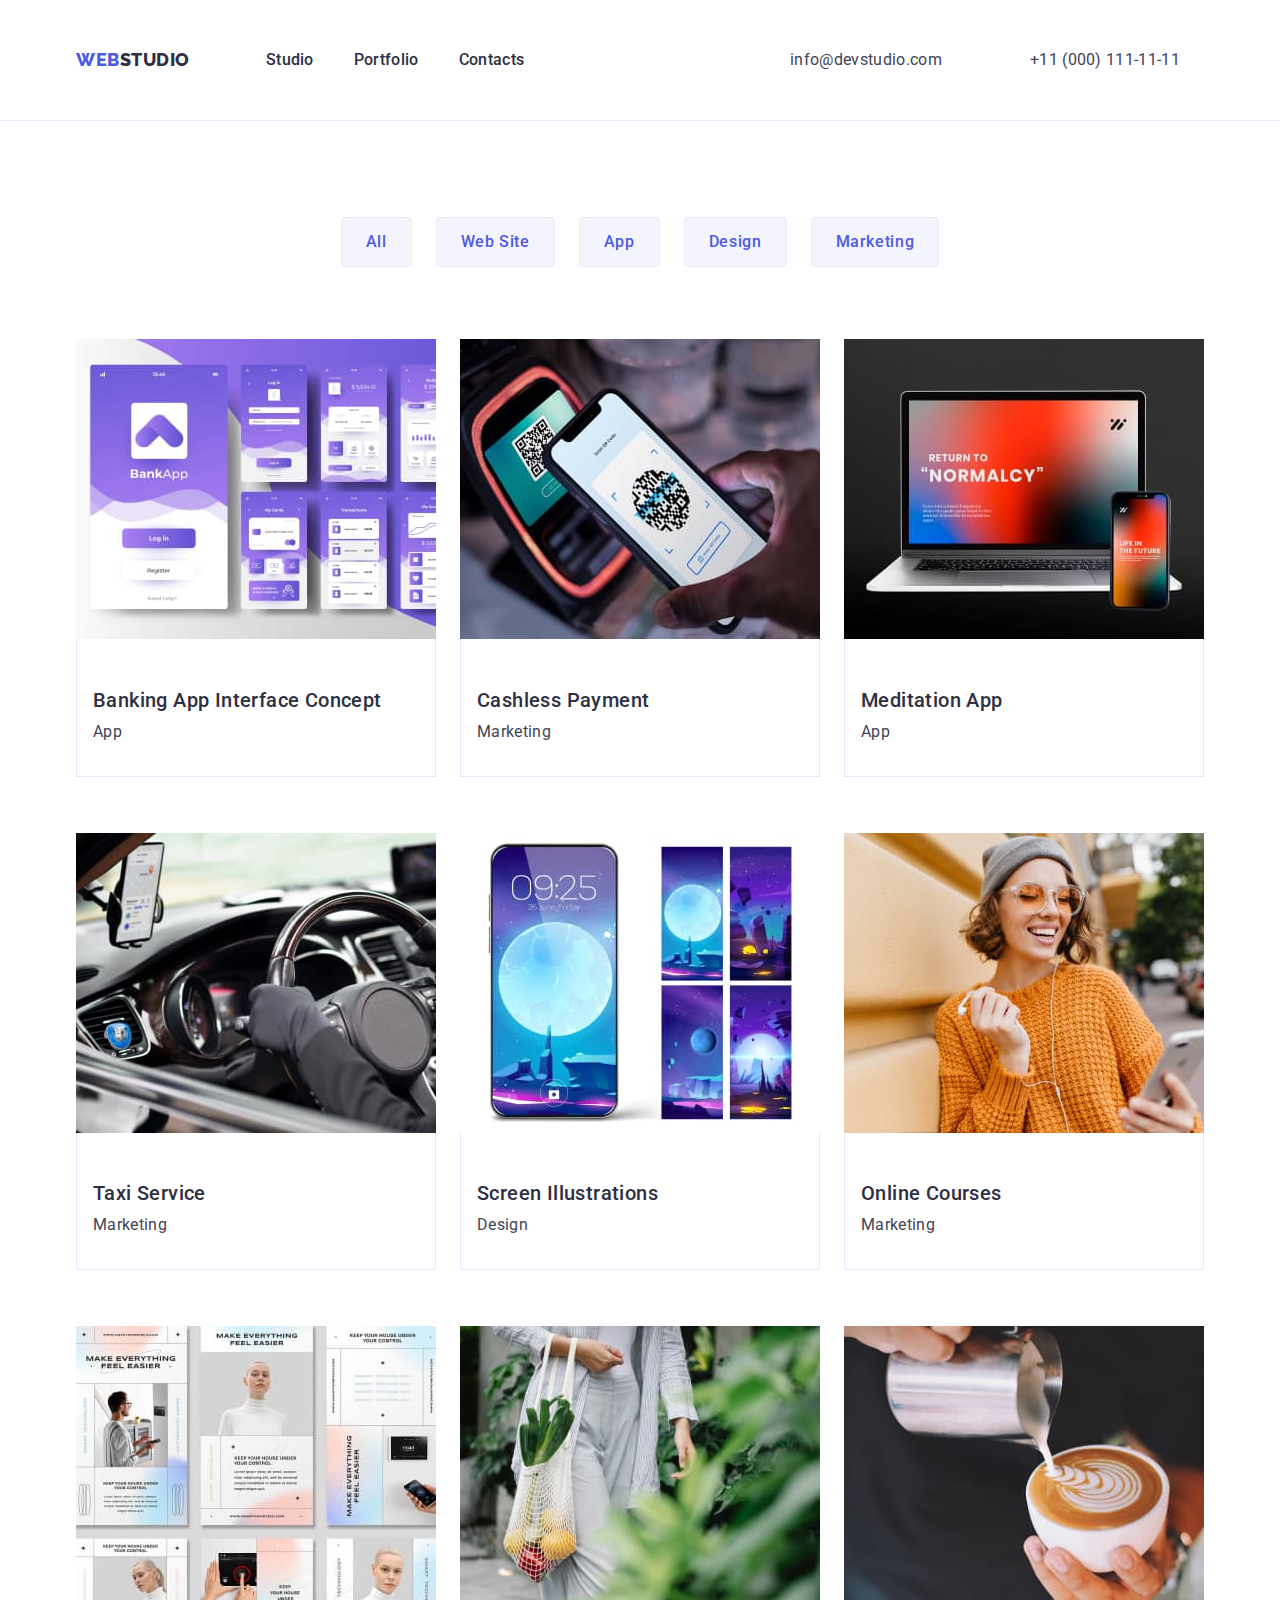
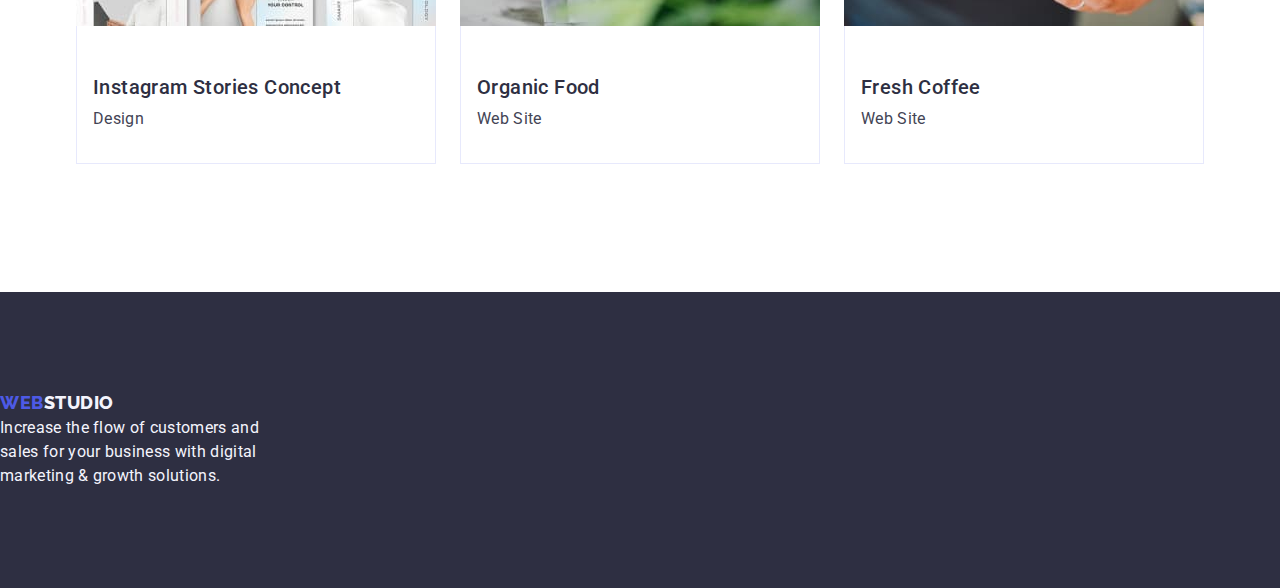
==== commit 772ad950: "update" ====
--- a/portfolio.html
+++ b/portfolio.html
@@ -1,14 +1,15 @@
 <!DOCTYPE html>
 <html lang="en">
   <head>
+    <link
+      rel="stylesheet"
+      href="https://cdnjs.cloudflare.com/ajax/libs/modern-normalize/2.0.0/modern-normalize.min.css"
+    />
     <meta charset="UTF-8" />
     <meta name="viewport" content="width=device-width, initial-scale=1.0" />
     <title>Portfolio</title>
     <link href="./css/styles.css" rel="stylesheet" />
-    <link
-      rel="stylesheet"
-      href="https://cdnjs.cloudflare.com/ajax/libs/modern-normalize/2.0.0/modern-normalize.min.css"
-    />
+
     <link rel="preconnect" href="https://fonts.googleapis.com" />
     <link rel="preconnect" href="https://fonts.gstatic.com" crossorigin />
     <link
@@ -223,6 +224,7 @@
         </div>
       </section>
     </main>
+
     <footer class="footer">
       <a href="./index.html" class="logo-link link"
         >Web<span class="logo-studio-footer">Studio</span></a
--- a/css/styles.css
+++ b/css/styles.css
@@ -126,6 +126,7 @@
   line-height: 1.2;
   letter-spacing: 0.02em;
   color: var(--dark);
+  margin-bottom: 8px;
 }
 .paragraph {
   font-weight: 400;
@@ -240,7 +241,7 @@
 }
 .list-feature {
   display: flex;
-  gap: 24 px;
+  gap: 24px;
 }
 .list-feature-first {
   width: calc((100% - 72px) / 4);
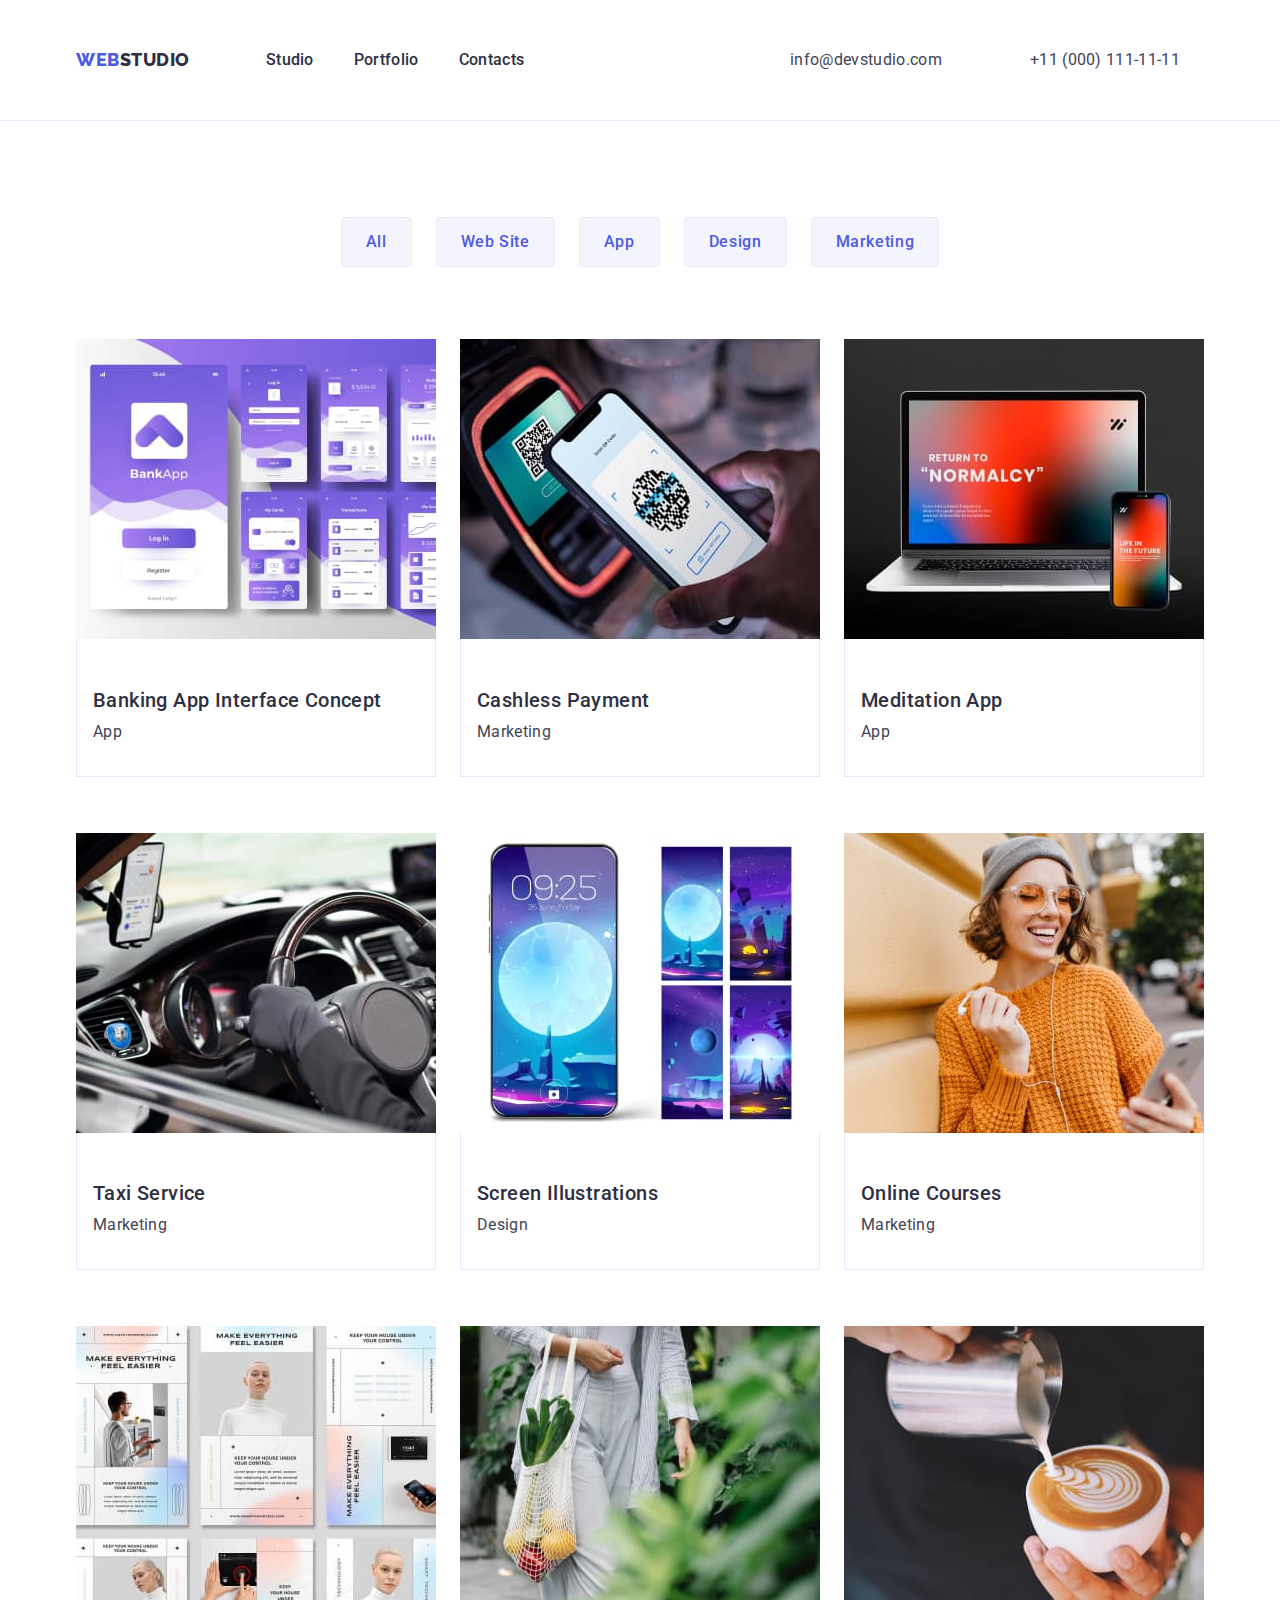
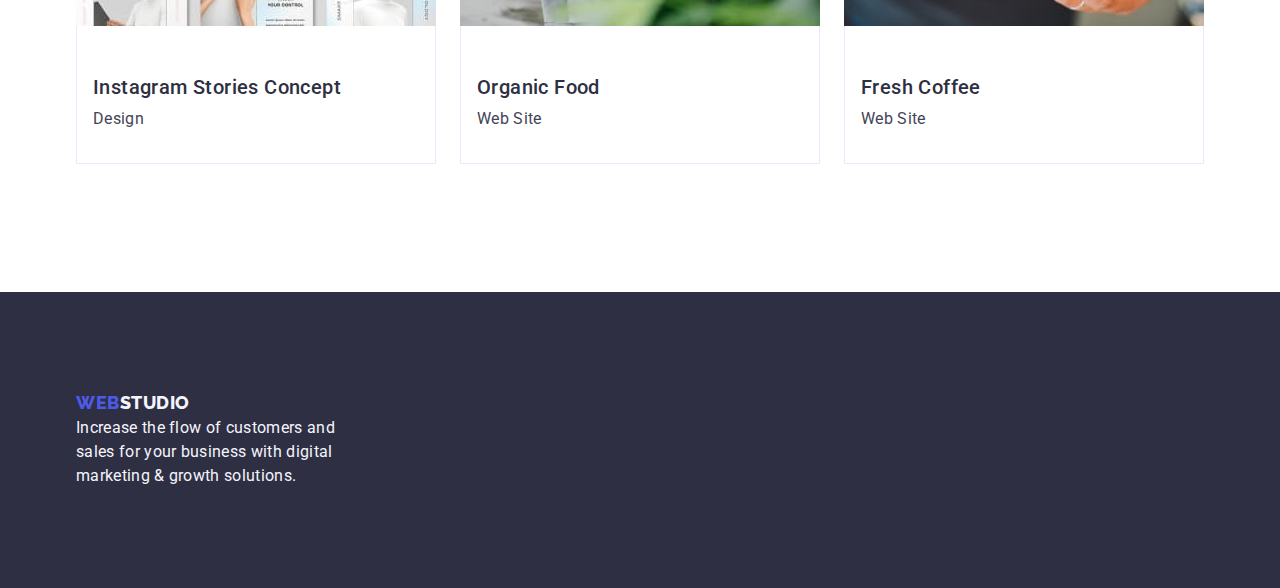
==== commit dc2a3667: "update" ====
--- a/portfolio.html
+++ b/portfolio.html
@@ -99,8 +99,8 @@
               </a>
             </li>
 
-            <li>
-              <a class="link">
+            <li class="portfolio-img">
+              <a class="link" href="#">
                 <img
                   class="img"
                   src="./images/cashlesspayment.jpg"
@@ -114,8 +114,8 @@
                 </div>
               </a>
             </li>
-            <li>
-              <a class="link">
+            <li class="portfolio-img">
+              <a class="link" href="#">
                 <img
                   class="img"
                   src="./images/imgmeditationapp.jpg"
@@ -129,8 +129,8 @@
                 </div>
               </a>
             </li>
-            <li>
-              <a class="link">
+            <li class="portfolio-img">
+              <a class="link" href="#">
                 <img
                   class="img"
                   src="./images/taxiservice.jpg"
@@ -144,8 +144,8 @@
                 </div>
               </a>
             </li>
-            <li>
-              <a class="link">
+            <li class="portfolio-img">
+              <a class="link" href="#">
                 <img
                   class="img"
                   src="./images/screenillustrations.jpg"
@@ -159,8 +159,8 @@
                 </div>
               </a>
             </li>
-            <li>
-              <a class="link">
+            <li class="portfolio-img">
+              <a class="link" href="#">
                 <img
                   class="img"
                   src="./images/onlinecourses.jpg"
@@ -175,8 +175,8 @@
               </a>
             </li>
 
-            <li>
-              <a class="link">
+            <li class="portfolio-img">
+              <a class="link" href="#">
                 <img
                   class="img"
                   src="./images/instagramstories.jpg"
@@ -190,8 +190,8 @@
                 </div>
               </a>
             </li>
-            <li>
-              <a class="link">
+            <li class="portfolio-img">
+              <a class="link" href="#">
                 <img
                   class="img"
                   src="./images/organicfood.jpg"
@@ -205,8 +205,8 @@
                 </div>
               </a>
             </li>
-            <li>
-              <a class="link">
+            <li class="portfolio-img">
+              <a class="link" href="#">
                 <img
                   class="img"
                   src="./images/freshcoffee.jpg"
@@ -226,6 +226,7 @@
     </main>
 
     <footer class="footer">
+      <div class="container">
       <a href="./index.html" class="logo-link link"
         >Web<span class="logo-studio-footer">Studio</span></a
       >
@@ -233,6 +234,7 @@
         Increase the flow of customers and sales for your business with digital
         marketing & growth solutions.
       </p>
-    </footer>
+      </footer>
+    </div>
   </body>
 </html>
--- a/css/styles.css
+++ b/css/styles.css
@@ -39,6 +39,16 @@
 .link {
   text-decoration: none;
   color: var(--dark);
+}
+
+.list-feature {
+  display: flex;
+  gap: 24px;
+}
+.list-feature-calc {
+  flex-basis: calc((100% - 72px) / 4);
+  margin: 0px;
+  padding: 0px;
 }
 .link-contacts {
   font-weight: 400;
@@ -149,6 +159,7 @@
   line-height: 1.07;
   text-align: center;
   width: 496px;
+  margin: 0;
 }
 .heading-third {
   font-size: 20px;
@@ -169,12 +180,18 @@
   color: var(--dark);
   margin-bottom: 72px;
 }
+.heading-flex {
+  display: flex;
+  justify-content: center;
+  max-width: 496px;
+}
 .section {
   padding: 120px;
 }
 .section-team {
   background-color: var(--light);
-  padding: 120 px 0;
+  padding-top: 120px;
+  padding-bottom: 120px;
 }
 .section-heading {
   background-color: var(--dark);
@@ -184,6 +201,8 @@
   background-color: var(--white-background);
   border-radius: 0px 0px 4px 4px;
   width: calc((100%-72px) / 4);
+  margin: 0px;
+  padding: 0px;
 }
 .address {
   font-style: normal;
@@ -196,11 +215,7 @@
 .header {
   border-bottom: 1px solid var(--accent);
 }
-.heading-flex {
-  display: flex;
-  justify-content: center;
-  max-width: 496px;
-}
+
 .img {
   display: block;
   max-width: 100%;
@@ -239,13 +254,7 @@
 .section-feature {
   padding: 120px 0;
 }
-.list-feature {
-  display: flex;
-  gap: 24px;
-}
-.list-feature-first {
-  width: calc((100% - 72px) / 4);
-}
+
 .heading-third-feature {
   margin-bottom: 8px;
 }
@@ -255,6 +264,8 @@
 }
 .heading-second-li {
   width: calc((100% - 48px) / 3);
+  margin: 0px;
+  padding: 0px;
 }
 .heading-second-team {
   margin-bottom: 72px;
@@ -265,6 +276,8 @@
 }
 .team-width {
   width: calc((100% - 72px) / 4);
+  margin: 0px;
+  padding: 0px;
 }
 .name-position {
   padding: 32px 0px;
@@ -304,6 +317,8 @@
 
 .portfolio-img {
   width: calc((100% - 48px) / 3);
+  margin: 0px;
+  padding: 0px;
 }
 .name-category {
   padding: 32px 16px;
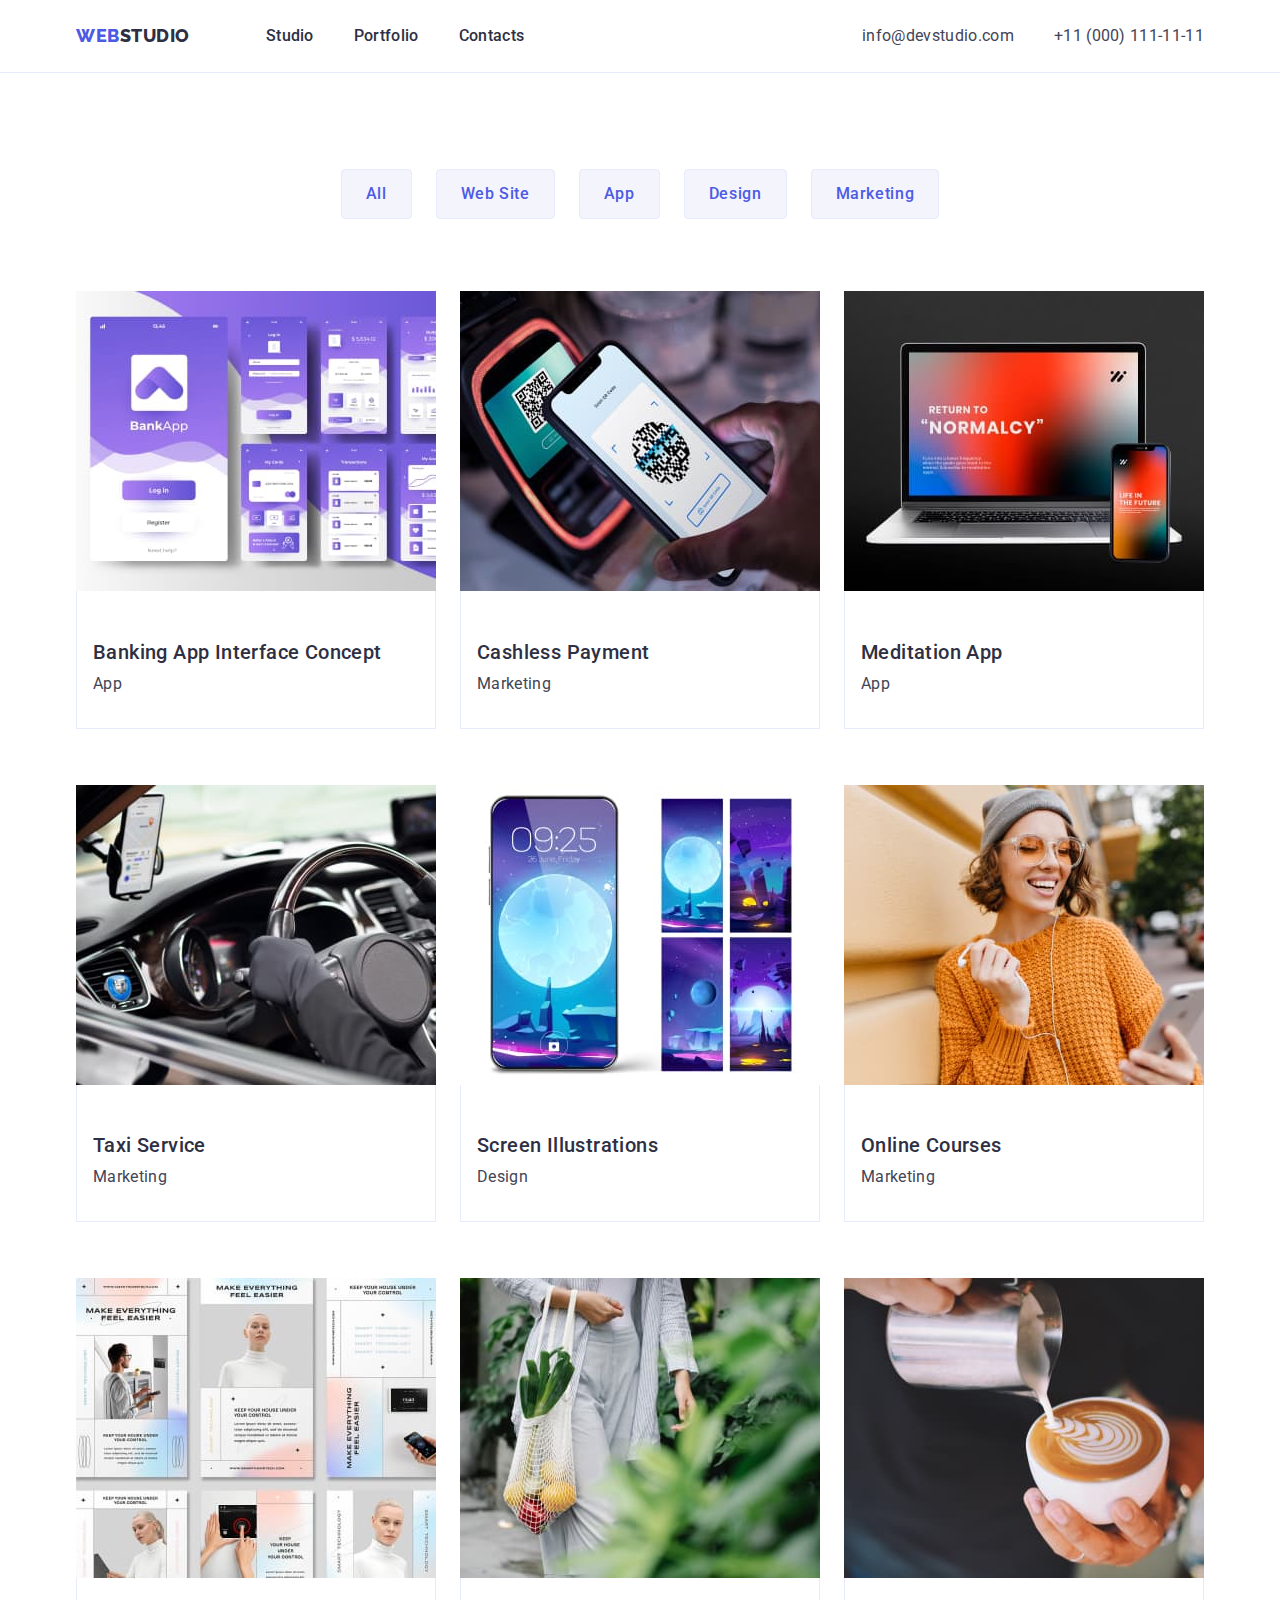
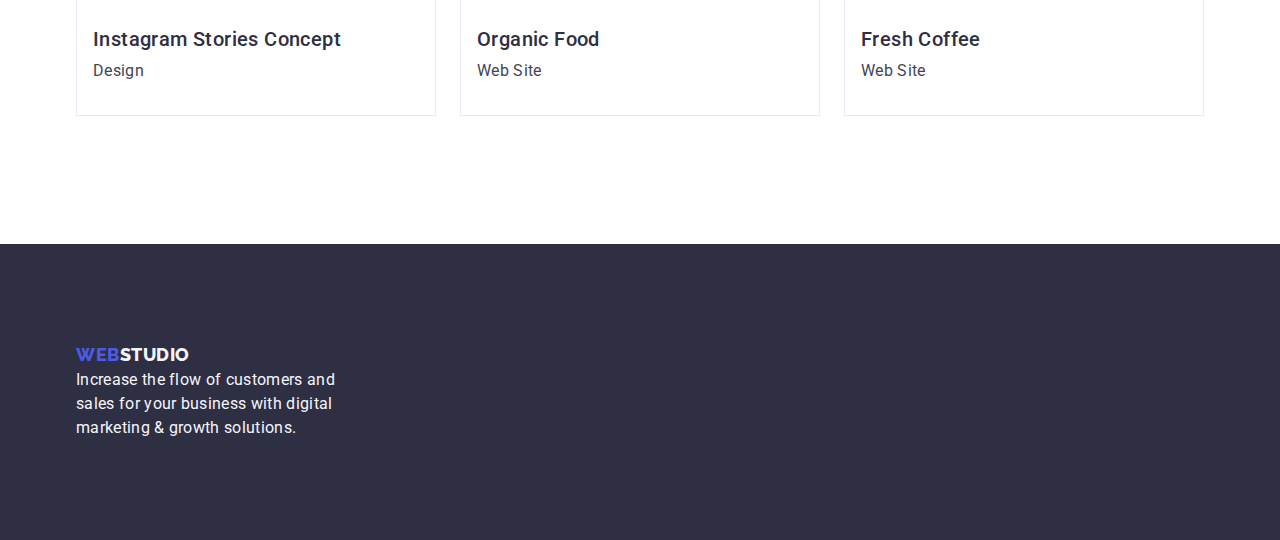
==== commit 9cb8c7fa: "update" ====
--- a/portfolio.html
+++ b/portfolio.html
@@ -227,14 +227,14 @@
 
     <footer class="footer">
       <div class="container">
-      <a href="./index.html" class="logo-link link"
-        >Web<span class="logo-studio-footer">Studio</span></a
-      >
-      <p class="paragraph-footer">
-        Increase the flow of customers and sales for your business with digital
-        marketing & growth solutions.
-      </p>
-      </footer>
-    </div>
+        <a href="./index.html" class="logo-link link"
+          >Web<span class="logo-studio-footer">Studio</span></a
+        >
+        <p class="paragraph-footer">
+          Increase the flow of customers and sales for your business with
+          digital marketing & growth solutions.
+        </p>
+      </div>
+    </footer>
   </body>
 </html>
--- a/css/styles.css
+++ b/css/styles.css
@@ -54,7 +54,6 @@
   font-weight: 400;
   color: var(--text);
   display: inline-block;
-  padding: 24px;
 }
 
 .link:hover,
@@ -115,6 +114,7 @@
   box-shadow: 0px 4px 4px 0px rgba(0, 0, 0, 0.15);
   border: none;
   min-width: 169px;
+  margin: 0 auto;
 }
 
 .filter-button:hover,
@@ -159,7 +159,7 @@
   line-height: 1.07;
   text-align: center;
   width: 496px;
-  margin: 0;
+  margin: 0 auto 48px auto;
 }
 .heading-third {
   font-size: 20px;
@@ -181,7 +181,6 @@
   margin-bottom: 72px;
 }
 .heading-flex {
-  display: flex;
   justify-content: center;
   max-width: 496px;
 }
@@ -196,6 +195,8 @@
 .section-heading {
   background-color: var(--dark);
   padding: 188px 0;
+  display: block;
+  column-gap: 48px;
 }
 .team {
   background-color: var(--white-background);
